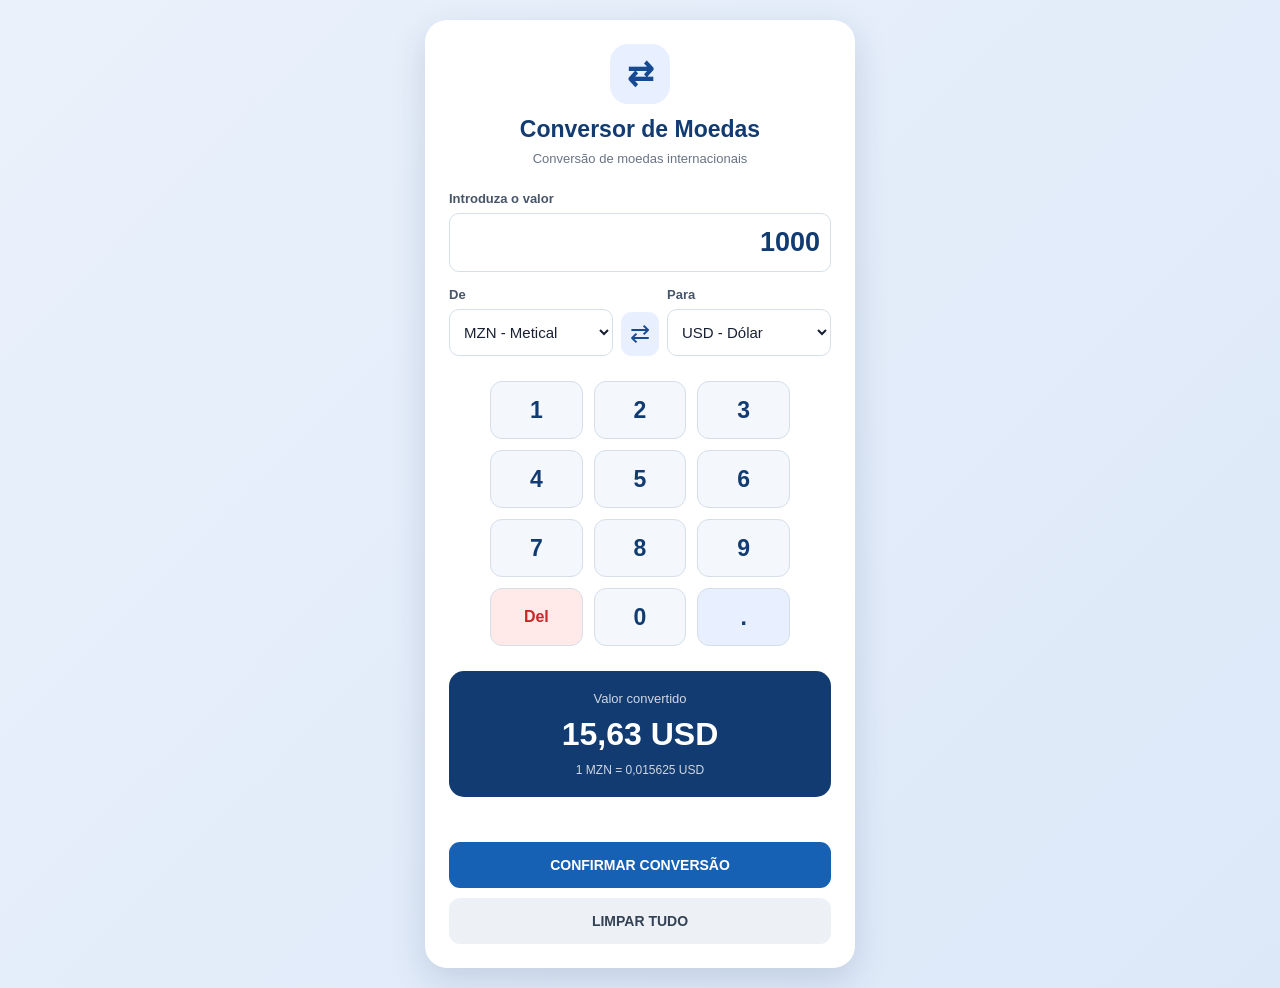
==== index.html @ 0615505e "Rename esqueleto.html to index.html" ====
<!DOCTYPE html>
<html lang="pt">
<head>
    <meta charset="UTF-8">
    <meta name="viewport" content="width=device-width, initial-scale=1.0">
    <meta name="theme-color" content="#123b72">

    <title>Conversor de Moedas</title>

    <link rel="stylesheet" href="estilo_do_conversor.css">
</head>

<body>

<main class="app">

    <header>
        <div class="symbol">⇄</div>
        <h1>Conversor de Moedas</h1>
        <p>Conversão de moedas internacionais</p>
    </header>

    <label for="amount">Introduza o valor</label>

    <input
        type="text"
        id="amount"
        class="field amount"
        placeholder="0"
        value="1000"
        readonly
    >

    <div class="currencies">

        <div>
            <label for="from">De</label>

            <select id="from" class="field">
                <option value="MZN">MZN - Metical</option>
                <option value="USD">USD - Dólar</option>
                <option value="EUR">EUR - Euro</option>
                <option value="ZAR">ZAR - Rand</option>
            </select>
        </div>

        <button id="swap" class="swap" type="button">
            ⇄
        </button>

        <div>
            <label for="to">Para</label>

            <select id="to" class="field">
                <option value="USD">USD - Dólar</option>
                <option value="MZN">MZN - Metical</option>
                <option value="EUR">EUR - Euro</option>
                <option value="ZAR">ZAR - Rand</option>
            </select>
        </div>

    </div>

    <!-- TECLADO NUMÉRICO -->

    <div class="keypad">

        <button class="key" data-number="1">1</button>
        <button class="key" data-number="2">2</button>
        <button class="key" data-number="3">3</button>

        <button class="key" data-number="4">4</button>
        <button class="key" data-number="5">5</button>
        <button class="key" data-number="6">6</button>

        <button class="key" data-number="7">7</button>
        <button class="key" data-number="8">8</button>
        <button class="key" data-number="9">9</button>

        <button class="key delete" id="delete">Del</button>
        <button class="key" data-number="0">0</button>
        <button class="key decimal" id="decimal">.</button>

    </div>

    <!-- RESULTADO -->

    <div class="result">

        <small>Valor convertido</small>

        <div id="output">15,63 USD</div>

        <div id="rate">
            Taxa de conversão
        </div>

    </div>

    <div class="error" id="error"></div>

    <button class="confirm" id="keyOK">
        CONFIRMAR CONVERSÃO
    </button>

    <button class="clear" id="clear">
        LIMPAR TUDO
    </button>

</main>

<script src="index.js"></script>

</body>
</html>
---- estilo_do_conversor.css ----
* {
    box-sizing: border-box;
    margin: 0;
    padding: 0;
}

body {
    min-height: 100vh;
    padding: 20px 12px;

    display: flex;
    justify-content: center;
    align-items: center;

    font-family: Arial, sans-serif;

    background: linear-gradient(
        135deg,
        #eaf1fb,
        #dce8f8
    );

    color: #172033;
}

.app {
    width: 100%;
    max-width: 430px;

    padding: 24px;

    background: white;

    border-radius: 22px;

    box-shadow: 0 12px 35px
        rgba(22, 49, 86, 0.15);
}

header {
    text-align: center;
    margin-bottom: 25px;
}

.symbol {
    width: 60px;
    height: 60px;

    margin: 0 auto 12px;

    display: flex;
    justify-content: center;
    align-items: center;

    background: #e8f0ff;

    border-radius: 18px;

    color: #174b91;
    font-size: 32px;
    font-weight: bold;
}

h1 {
    color: #123b72;
    font-size: 23px;
    margin-bottom: 8px;
}

header p {
    color: #697386;
    font-size: 13px;
}

label {
    display: block;

    margin: 15px 0 7px;

    font-size: 13px;
    font-weight: bold;

    color: #475569;
}

.field {
    width: 100%;

    padding: 13px 10px;

    border: 1px solid #d6deea;

    border-radius: 10px;

    background: white;

    color: #172033;

    font-size: 15px;

    outline: none;
}

.field:focus {
    border-color: #2765b5;
}

.amount {
    font-size: 27px;
    font-weight: bold;
    color: #123b72;
    text-align: right;
}

.currencies {
    display: grid;

    grid-template-columns: 1fr 38px 1fr;

    gap: 8px;

    align-items: end;
}

.swap {
    height: 44px;
    width: 38px;

    border: none;

    border-radius: 10px;

    background: #e8f0ff;

    color: #174b91;

    font-size: 24px;

    cursor: pointer;
}

/* TECLADO NUMÉRICO */

.keypad {
    display: grid;

    grid-template-columns: repeat(3, 1fr);

    gap: 11px;

    margin: 25px auto;

    max-width: 300px;
}

.key {
    height: 58px;

    border: 1px solid #d6deea;

    border-radius: 12px;

    background: #f4f7fc;

    color: #123b72;

    font-size: 23px;

    font-weight: bold;

    cursor: pointer;

    transition: 0.15s;
}

.key:active {
    transform: scale(0.94);
    background: #dce8fa;
}

.delete {
    background: #ffe9e9;
    color: #c62828;
    font-size: 16px;
}

.decimal {
    background: #e8f0ff;
}

/* RESULTADO */

.result {
    margin-top: 15px;

    padding: 20px;

    border-radius: 15px;

    background: #123b72;

    color: white;

    text-align: center;
}

.result small {
    display: block;

    margin-bottom: 10px;

    font-size: 13px;

    opacity: 0.8;
}

#output {
    font-size: clamp(25px, 7vw, 32px);

    font-weight: bold;

    overflow-wrap: anywhere;
}

#rate {
    margin-top: 10px;

    font-size: 12px;

    opacity: 0.8;
}

.error {
    color: #bd2636;

    font-size: 12px;

    margin: 10px 0;

    min-height: 15px;
}

/* BOTÕES PRINCIPAIS */

.confirm,
.clear {
    width: 100%;

    padding: 15px;

    border: none;

    border-radius: 11px;

    font-size: 14px;

    font-weight: bold;

    cursor: pointer;

    margin-top: 10px;
}

.confirm {
    background: #1761b5;
    color: white;
}

.clear {
    background: #edf1f6;
    color: #344256;
}

.confirm:active,
.clear:active,
.swap:active {
    transform: scale(0.98);
}

.note {
    margin-top: 17px;

    text-align: center;

    color: #7b8493;

    font-size: 11px;

    line-height: 1.5;
}

/* ADAPTAÇÃO PARA TELEMÓVEIS */

@media (max-width: 360px) {

    .app {
        padding: 18px;
    }

    h1 {
        font-size: 20px;
    }

    .keypad {
        gap: 8px;
    }

    .key {
        height: 53px;
    }
}
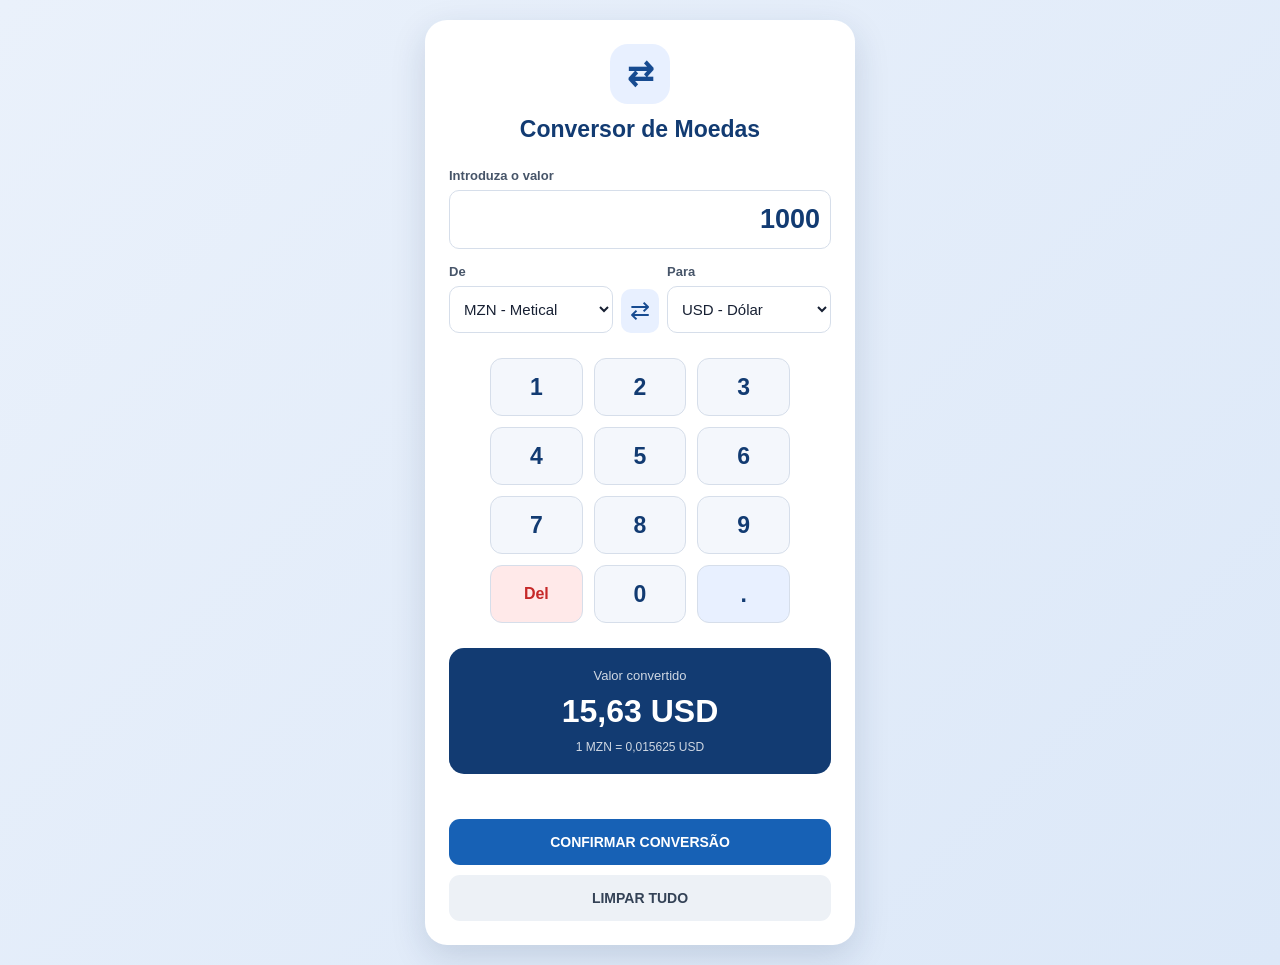
==== commit 80c603ec: "Fix HTML formatting and structure" ====
--- a/index.html
+++ b/index.html
@@ -7,7 +7,7 @@
 
     <title>Conversor de Moedas</title>
 
-    <link rel="stylesheet" href="estilo_do_conversor.css">
+    <link rel="stylesheet" href="style.css">
 </head>
 
 <body>
@@ -17,7 +17,6 @@
     <header>
         <div class="symbol">⇄</div>
         <h1>Conversor de Moedas</h1>
-        <p>Conversão de moedas internacionais</p>
     </header>
 
     <label for="amount">Introduza o valor</label>
@@ -109,7 +108,7 @@
 
 </main>
 
-<script src="index.js"></script>
+<script src="script.js"></script>
 
 </body>
 </html>
--- a/style.css
+++ b/style.css
@@ -0,0 +1,312 @@
+
+* {
+    box-sizing: border-box;
+    margin: 0;
+    padding: 0;
+}
+
+body {
+    min-height: 100vh;
+    padding: 20px 12px;
+
+    display: flex;
+    justify-content: center;
+    align-items: center;
+
+    font-family: Arial, sans-serif;
+
+    background: linear-gradient(
+        135deg,
+        #eaf1fb,
+        #dce8f8
+    );
+
+    color: #172033;
+}
+
+.app {
+    width: 100%;
+    max-width: 430px;
+
+    padding: 24px;
+
+    background: white;
+
+    border-radius: 22px;
+
+    box-shadow: 0 12px 35px
+        rgba(22, 49, 86, 0.15);
+}
+
+header {
+    text-align: center;
+    margin-bottom: 25px;
+}
+
+.symbol {
+    width: 60px;
+    height: 60px;
+
+    margin: 0 auto 12px;
+
+    display: flex;
+    justify-content: center;
+    align-items: center;
+
+    background: #e8f0ff;
+
+    border-radius: 18px;
+
+    color: #174b91;
+    font-size: 32px;
+    font-weight: bold;
+}
+
+h1 {
+    color: #123b72;
+    font-size: 23px;
+    margin-bottom: 8px;
+}
+
+header p {
+    color: #697386;
+    font-size: 13px;
+}
+
+label {
+    display: block;
+
+    margin: 15px 0 7px;
+
+    font-size: 13px;
+    font-weight: bold;
+
+    color: #475569;
+}
+
+.field {
+    width: 100%;
+
+    padding: 13px 10px;
+
+    border: 1px solid #d6deea;
+
+    border-radius: 10px;
+
+    background: white;
+
+    color: #172033;
+
+    font-size: 15px;
+
+    outline: none;
+}
+
+.field:focus {
+    border-color: #2765b5;
+}
+
+.amount {
+    font-size: 27px;
+    font-weight: bold;
+    color: #123b72;
+    text-align: right;
+}
+
+.currencies {
+    display: grid;
+
+    grid-template-columns: 1fr 38px 1fr;
+
+    gap: 8px;
+
+    align-items: end;
+}
+
+.swap {
+    height: 44px;
+    width: 38px;
+
+    border: none;
+
+    border-radius: 10px;
+
+    background: #e8f0ff;
+
+    color: #174b91;
+
+    font-size: 24px;
+
+    cursor: pointer;
+}
+
+/* TECLADO NUMÉRICO */
+
+.keypad {
+    display: grid;
+
+    grid-template-columns: repeat(3, 1fr);
+
+    gap: 11px;
+
+    margin: 25px auto;
+
+    max-width: 300px;
+}
+
+.key {
+    height: 58px;
+
+    border: 1px solid #d6deea;
+
+    border-radius: 12px;
+
+    background: #f4f7fc;
+
+    color: #123b72;
+
+    font-size: 23px;
+
+    font-weight: bold;
+
+    cursor: pointer;
+
+    transition: 0.15s;
+}
+
+.key:active {
+    transform: scale(0.94);
+    background: #dce8fa;
+}
+
+.delete {
+    background: #ffe9e9;
+    color: #c62828;
+    font-size: 16px;
+}
+
+.decimal {
+    background: #e8f0ff;
+}
+
+/* RESULTADO */
+
+.result {
+    margin-top: 15px;
+
+    padding: 20px;
+
+    border-radius: 15px;
+
+    background: #123b72;
+
+    color: white;
+
+    text-align: center;
+}
+
+.result small {
+    display: block;
+
+    margin-bottom: 10px;
+
+    font-size: 13px;
+
+    opacity: 0.8;
+}
+
+#output {
+    font-size: clamp(25px, 7vw, 32px);
+
+    font-weight: bold;
+
+    overflow-wrap: anywhere;
+}
+
+#rate {
+    margin-top: 10px;
+
+    font-size: 12px;
+
+    opacity: 0.8;
+}
+
+.error {
+    color: #bd2636;
+
+    font-size: 12px;
+
+    margin: 10px 0;
+
+    min-height: 15px;
+}
+
+/* BOTÕES PRINCIPAIS */
+
+.confirm,
+.clear {
+    width: 100%;
+
+    padding: 15px;
+
+    border: none;
+
+    border-radius: 11px;
+
+    font-size: 14px;
+
+    font-weight: bold;
+
+    cursor: pointer;
+
+    margin-top: 10px;
+}
+
+.confirm {
+    background: #1761b5;
+    color: white;
+}
+
+.clear {
+    background: #edf1f6;
+    color: #344256;
+}
+
+.confirm:active,
+.clear:active,
+.swap:active {
+    transform: scale(0.98);
+}
+
+.note {
+    margin-top: 17px;
+
+    text-align: center;
+
+    color: #7b8493;
+
+    font-size: 11px;
+
+    line-height: 1.5;
+}
+
+/* ADAPTAÇÃO PARA TELEMÓVEIS */
+
+@media (max-width: 360px) {
+
+    .app {
+        padding: 18px;
+    }
+
+    h1 {
+        font-size: 20px;
+    }
+
+    .keypad {
+        gap: 8px;
+    }
+
+    .key {
+        height: 53px;
+    }
+}
